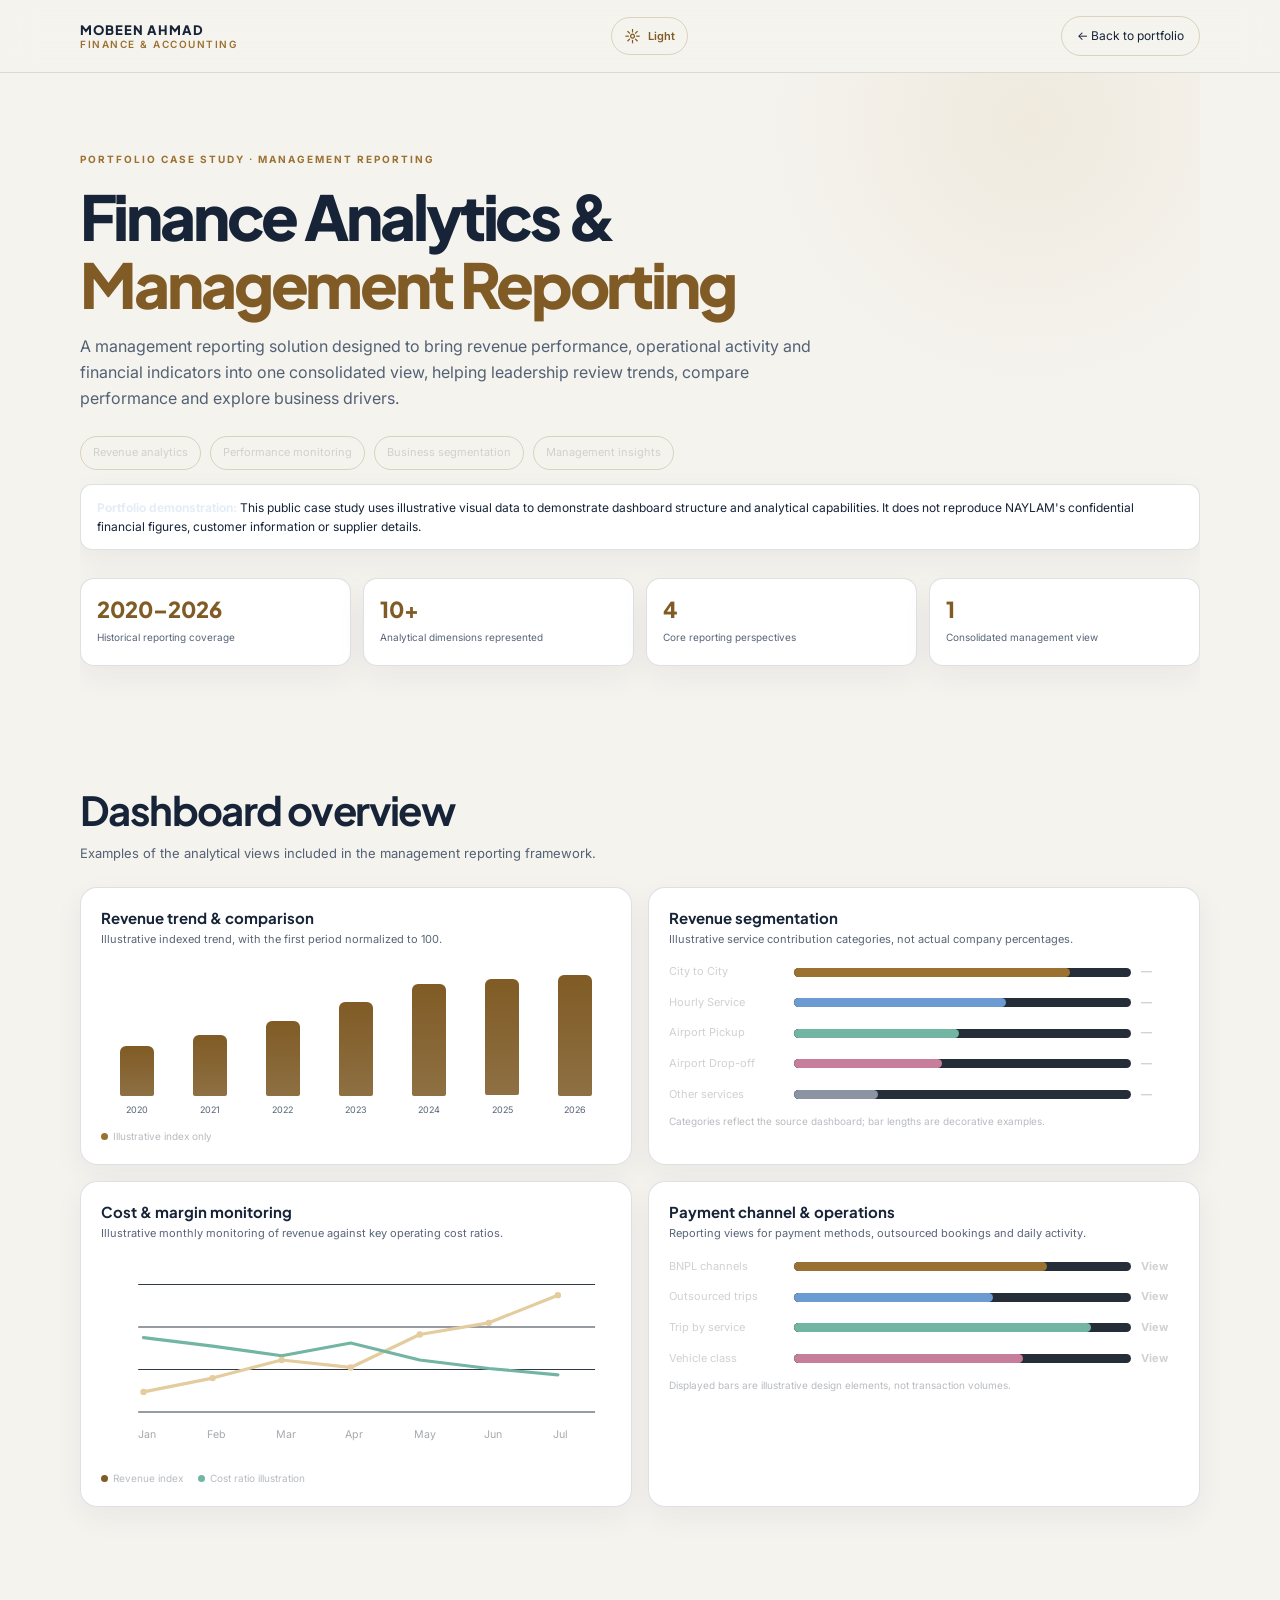
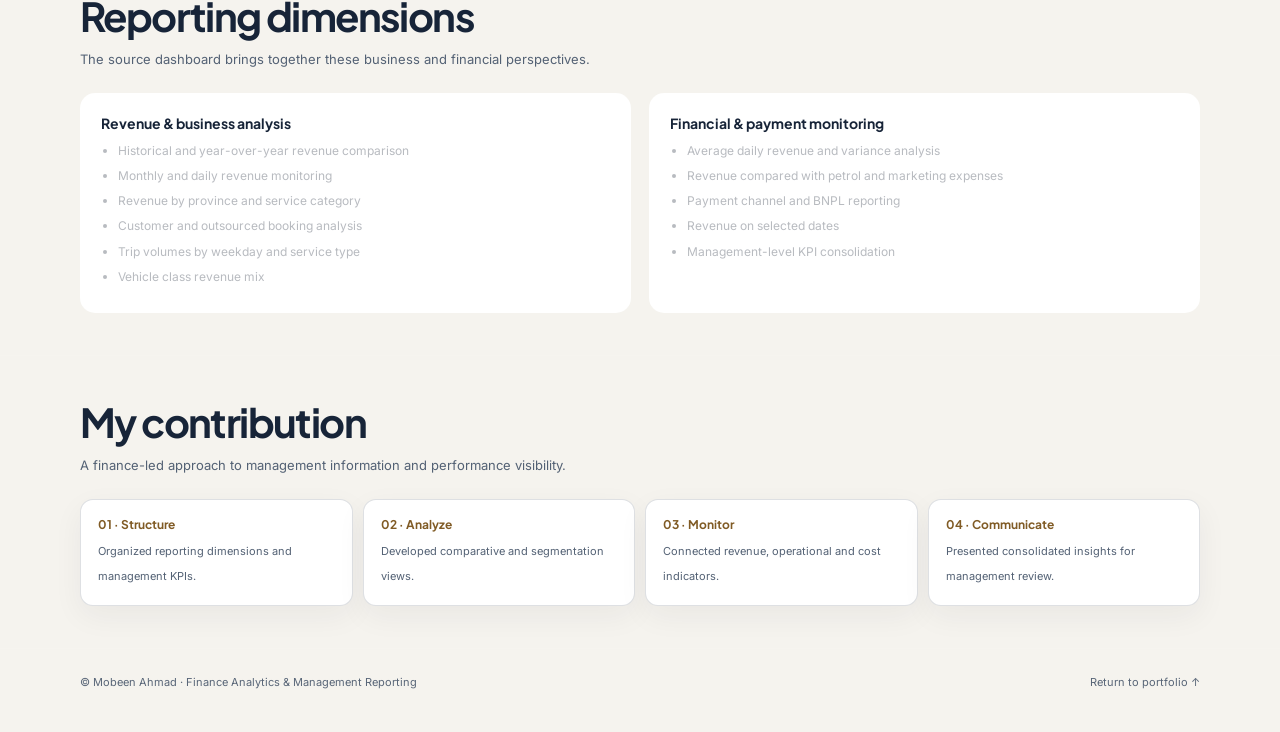
==== analytics.html @ d507a43f "Add persistent dark and light theme toggle" ====
<!doctype html>
<html lang="en">
<head>
<meta charset="utf-8">
<script>
(()=>{try{const saved=localStorage.getItem('ma-theme');const system=matchMedia('(prefers-color-scheme: light)').matches?'light':'dark';document.documentElement.dataset.theme=saved||system;}catch(e){document.documentElement.dataset.theme='dark';}})();
</script>
<meta name="viewport" content="width=device-width,initial-scale=1">
<meta name="theme-color" content="#0b0e13">
<meta name="description" content="A portfolio case study by Mobeen Ahmad covering management reporting, revenue analytics, business segmentation and financial performance monitoring.">
<title>Finance Analytics &amp; Management Reporting | Mobeen Ahmad</title>
<link rel="canonical" href="https://mobeenahmadmak.github.io/analytics.html">
<meta property="og:type" content="article">
<meta property="og:title" content="Finance Analytics &amp; Management Reporting | Mobeen Ahmad">
<meta property="og:description" content="A finance analytics case study covering KPI dashboards, revenue analysis and management reporting.">
<meta property="og:url" content="https://mobeenahmadmak.github.io/analytics.html">
<meta property="og:image" content="https://mobeenahmadmak.github.io/mobeen-ahmad.jpg.png">
<meta name="twitter:card" content="summary_large_image">
<meta name="twitter:title" content="Finance Analytics &amp; Management Reporting | Mobeen Ahmad">
<meta name="twitter:description" content="A finance analytics case study covering KPI dashboards, revenue analysis and management reporting.">
<meta name="twitter:image" content="https://mobeenahmadmak.github.io/mobeen-ahmad.jpg.png">
<link rel="preconnect" href="https://fonts.googleapis.com">
<link rel="preconnect" href="https://fonts.gstatic.com" crossorigin>
<link href="https://fonts.googleapis.com/css2?family=Inter:wght@400;500;600;700;800&family=Plus+Jakarta+Sans:wght@400;500;600;700;800&display=swap" rel="stylesheet">
<style>
:root{--bg:#0b0e13;--panel:#111720;--panel2:#151d27;--gold:#c9aa72;--gold2:#e3cc9e;--text:#f1eee8;--muted:#a6a9ad;--line:rgba(201,170,114,.2);--blue:#6c9bd2;--teal:#72b5a3;--rose:#c77e9b}
*{box-sizing:border-box}html{scroll-behavior:smooth}body{margin:0;background:var(--bg);color:var(--text);font-family:Inter,sans-serif;line-height:1.6}a{color:inherit;text-decoration:none}.wrap{width:min(1120px,calc(100% - 44px));margin:auto}
header{border-bottom:1px solid rgba(255,255,255,.07);background:rgba(11,14,19,.9);position:sticky;top:0;z-index:5;backdrop-filter:blur(16px)}.nav{height:72px;display:flex;justify-content:space-between;align-items:center}.brand{font:800 13px "Plus Jakarta Sans";letter-spacing:.08em}.brand span{display:block;color:var(--gold);font:600 10px Inter;letter-spacing:.15em;text-transform:uppercase}.back{border:1px solid var(--line);border-radius:24px;padding:9px 15px;color:var(--gold2);font-size:12px}
.hero{padding:78px 0 52px;position:relative;overflow:hidden}.hero:after{content:"";position:absolute;right:-100px;top:-220px;width:540px;height:540px;border-radius:50%;background:radial-gradient(circle,rgba(201,170,114,.13),transparent 68%);pointer-events:none}.kicker{color:var(--gold);font-size:10px;font-weight:700;letter-spacing:.2em;text-transform:uppercase}.hero h1{font:800 clamp(34px,5.8vw,62px)/1.1 "Plus Jakarta Sans";letter-spacing:-.05em;max-width:850px;margin:15px 0}.hero h1 em{font-style:normal;color:var(--gold2)}.intro{color:#b8bbc0;max-width:750px;font-size:16px}.pills{display:flex;gap:9px;flex-wrap:wrap;margin-top:25px}.pill{border:1px solid var(--line);border-radius:30px;padding:7px 12px;color:#d4d0c7;font-size:11px}
.notice{border:1px solid rgba(108,155,210,.3);background:rgba(108,155,210,.08);border-radius:12px;padding:13px 16px;color:#c5d4e5;font-size:12px;margin:14px 0 28px}.notice strong{color:#e4edf7}
.section{padding:42px 0;border-top:1px solid rgba(255,255,255,.07)}.section h2{font:700 clamp(30px,3.6vw,40px)/1.18 "Plus Jakarta Sans",sans-serif;letter-spacing:-.04em;margin:0 0 10px}.sub{color:var(--muted);font-size:13px;margin:0 0 23px}.grid{display:grid;grid-template-columns:repeat(2,minmax(0,1fr));gap:16px}.card{background:linear-gradient(145deg,var(--panel2),var(--panel));border:1px solid rgba(255,255,255,.08);border-radius:17px;padding:20px;min-width:0;transition:transform .25s,border-color .25s,box-shadow .25s}.card:hover{transform:translateY(-3px);border-color:rgba(201,170,114,.35);box-shadow:0 18px 45px rgba(0,0,0,.2)}.card h3{font:700 15px "Plus Jakarta Sans";margin:0 0 4px}.card p{font-size:11px;color:var(--muted);margin:0 0 15px}.chart{width:100%;height:auto;display:block;overflow:visible}.legend{display:flex;gap:15px;flex-wrap:wrap;color:#b8bbc0;font-size:10px;margin-top:10px}.dot{display:inline-block;width:7px;height:7px;border-radius:50%;margin-right:5px}.bars{display:flex;align-items:end;gap:clamp(7px,2vw,18px);height:155px;padding:12px 8px 0;border-bottom:1px solid rgba(255,255,255,.14)}.barcol{flex:1;display:flex;flex-direction:column;align-items:center;justify-content:end;height:100%;gap:7px}.bar{width:min(34px,75%);height:var(--h);background:linear-gradient(180deg,var(--gold2),#8e7043);border-radius:6px 6px 2px 2px;transform-origin:bottom;animation:grow .8s ease both}.barcol small{font-size:9px;color:var(--muted)}@keyframes grow{from{transform:scaleY(.05)}to{transform:scaleY(1)}}
.mix{display:grid;gap:13px}.mixrow{display:grid;grid-template-columns:115px 1fr 38px;gap:10px;align-items:center;font-size:11px;color:#d0d1d2}.track{height:9px;border-radius:10px;background:#252d38;overflow:hidden}.fill{height:100%;width:var(--w);background:var(--c);border-radius:10px;animation:fill 1s ease both;transform-origin:left}@keyframes fill{from{transform:scaleX(0)}to{transform:scaleX(1)}}
.metrics{display:grid;grid-template-columns:repeat(4,1fr);gap:12px;margin:25px 0}.metric{background:var(--panel);border:1px solid rgba(255,255,255,.07);border-radius:14px;padding:16px}.metric b{font:800 22px "Plus Jakarta Sans";color:var(--gold2);display:block}.metric span{font-size:10px;color:var(--muted)}
.workflow{display:grid;grid-template-columns:repeat(4,1fr);gap:10px}.step{padding:17px;border:1px solid var(--line);border-radius:13px;background:#111720}.step b{font:700 12px "Plus Jakarta Sans";color:var(--gold2);display:block;margin-bottom:5px}.step span{font-size:11px;color:var(--muted)}
.value{display:grid;grid-template-columns:1fr 1fr;gap:18px}.value article{padding:20px;border-radius:15px;background:var(--panel);border:1px solid rgba(255,255,255,.07)}.value h3{font:700 14px "Plus Jakarta Sans";margin:0 0 9px}.value ul{padding-left:17px;margin:0;color:#b8bbc0;font-size:12px}.value li{margin:6px 0}
footer{border-top:1px solid rgba(255,255,255,.07);padding:25px 0 40px;color:var(--muted);font-size:11px}.footrow{display:flex;justify-content:space-between;gap:15px;flex-wrap:wrap}
@media(max-width:700px){.grid,.value{grid-template-columns:1fr}.metrics{grid-template-columns:repeat(2,1fr)}.workflow{grid-template-columns:repeat(2,1fr)}.hero{padding-top:55px}.mixrow{grid-template-columns:95px 1fr 32px}}
@media(prefers-reduced-motion:reduce){*,*:before,*:after{scroll-behavior:auto!important;animation:none!important;transition:none!important}}

/* Accessible dark / light appearance */
:root{color-scheme:dark;--bg:#080d16;--panel:#101a29;--panel2:#17263a;--text:#f4f2ed;--muted:#aab4c2;--gold:#b58a45;--gold2:#d8b879;--line:rgba(181,138,69,.25)}
:root[data-theme="light"]{color-scheme:light;--bg:#f5f3ee;--panel:#ffffff;--panel2:#ebe7df;--text:#172438;--muted:#586577;--gold:#9b7132;--gold2:#805b25;--line:rgba(137,100,43,.24)}
.theme-toggle{display:inline-flex;align-items:center;justify-content:center;gap:7px;min-height:38px;padding:8px 12px;border:1px solid var(--line);border-radius:30px;background:transparent;color:var(--gold2);font:600 11px Inter,sans-serif;cursor:pointer;white-space:nowrap;transition:background .2s,border-color .2s,transform .2s}
.theme-toggle:hover{background:rgba(181,138,69,.10);border-color:var(--gold2);transform:translateY(-1px)}
.theme-toggle-icon{font-size:16px;line-height:1}
:root[data-theme="light"] body{background:var(--bg);color:var(--text)}
:root[data-theme="light"] .topbar,:root[data-theme="light"] header{background:rgba(245,243,238,.92);border-color:rgba(23,36,56,.12)}
:root[data-theme="light"] .links{color:#435168}
:root[data-theme="light"] .hero{background-color:transparent}
:root[data-theme="light"] .hero:before{opacity:.35}
:root[data-theme="light"] .hero h1,:root[data-theme="light"] .section h2,:root[data-theme="light"] .section h3,:root[data-theme="light"] h1,:root[data-theme="light"] h2,:root[data-theme="light"] h3{color:var(--text)}
:root[data-theme="light"] .hero-copy,:root[data-theme="light"] .section-intro,:root[data-theme="light"] .about-copy,:root[data-theme="light"] .project p,:root[data-theme="light"] .job p,:root[data-theme="light"] .job li,:root[data-theme="light"] .edu p{color:#536174}
:root[data-theme="light"] .skill,:root[data-theme="light"] .project,:root[data-theme="light"] .job,:root[data-theme="light"] .edu,:root[data-theme="light"] .sector-card,:root[data-theme="light"] .highlight-card,:root[data-theme="light"] .contact{background:#fff;border-color:rgba(23,36,56,.13);box-shadow:0 10px 30px rgba(31,42,57,.055)}
:root[data-theme="light"] .contact{background:linear-gradient(135deg,#fff,#eee9df)}
:root[data-theme="light"] .footer{color:#657184}
:root[data-theme="light"] .btn-outline,:root[data-theme="light"] .nav-cta{color:#805b25;border-color:rgba(137,100,43,.35)}
:root[data-theme="light"] .hero h1 span{background:linear-gradient(100deg,#9a6d2c,#bd914b 78%);-webkit-background-clip:text;background-clip:text;color:transparent}
:root[data-theme="light"] .ma-loader{background:#f5f3ee}
:root[data-theme="light"] .ma-loader small{color:#586577}
:root[data-theme="light"] .case-study-card,:root[data-theme="light"] .card,:root[data-theme="light"] .metric,:root[data-theme="light"] .step,:root[data-theme="light"] .notice,:root[data-theme="light"] .callout{background:#fff;color:#172438;border-color:rgba(23,36,56,.14);box-shadow:0 10px 30px rgba(31,42,57,.055)}
:root[data-theme="light"] .intro,:root[data-theme="light"] .sub,:root[data-theme="light"] .case-study-body p,:root[data-theme="light"] .step span{color:#536174}
:root[data-theme="light"] .brand,:root[data-theme="light"] .back{color:#172438}
:root[data-theme="light"] .case-study-visual,:root[data-theme="light"] .erp-visual,:root[data-theme="light"] .control-visual{filter:brightness(1.12)}
@media(max-width:760px){.theme-toggle{min-height:36px;padding:7px 10px}.theme-toggle-label{display:none}}
@media(prefers-reduced-motion:reduce){.theme-toggle{transition:none}}

</style>
</head>
<body>
<header><div class="wrap nav"><a class="brand" href="index.html">MOBEEN AHMAD<span>Finance &amp; Accounting</span></a><button class="theme-toggle" type="button" aria-label="Switch to light mode" title="Switch to light mode"><span class="theme-toggle-icon" aria-hidden="true">☼</span><span class="theme-toggle-label">Light</span></button><a class="back" href="index.html#case-studies">← Back to portfolio</a></div></header>
<main>
<section class="hero wrap">
<div class="kicker">Portfolio case study · Management reporting</div>
<h1>Finance Analytics &amp;<br><em>Management Reporting</em></h1>
<p class="intro">A management reporting solution designed to bring revenue performance, operational activity and financial indicators into one consolidated view, helping leadership review trends, compare performance and explore business drivers.</p>
<div class="pills"><span class="pill">Revenue analytics</span><span class="pill">Performance monitoring</span><span class="pill">Business segmentation</span><span class="pill">Management insights</span></div>
<div class="notice"><strong>Portfolio demonstration:</strong> This public case study uses illustrative visual data to demonstrate dashboard structure and analytical capabilities. It does not reproduce NAYLAM's confidential financial figures, customer information or supplier details.</div>
<div class="metrics">
<div class="metric"><b>2020–2026</b><span>Historical reporting coverage</span></div>
<div class="metric"><b>10+</b><span>Analytical dimensions represented</span></div>
<div class="metric"><b>4</b><span>Core reporting perspectives</span></div>
<div class="metric"><b>1</b><span>Consolidated management view</span></div>
</div>
</section>
<section class="section"><div class="wrap"><h2>Dashboard overview</h2><p class="sub">Examples of the analytical views included in the management reporting framework.</p>
<div class="grid">
<article class="card"><h3>Revenue trend &amp; comparison</h3><p>Illustrative indexed trend, with the first period normalized to 100.</p>
<div class="bars" aria-label="Illustrative indexed revenue trend">
<div class="barcol"><div class="bar" style="--h:35%"></div><small>2020</small></div><div class="barcol"><div class="bar" style="--h:43%"></div><small>2021</small></div><div class="barcol"><div class="bar" style="--h:53%"></div><small>2022</small></div><div class="barcol"><div class="bar" style="--h:66%"></div><small>2023</small></div><div class="barcol"><div class="bar" style="--h:79%"></div><small>2024</small></div><div class="barcol"><div class="bar" style="--h:82%"></div><small>2025</small></div><div class="barcol"><div class="bar" style="--h:100%"></div><small>2026</small></div></div><div class="legend"><span><i class="dot" style="background:var(--gold)"></i>Illustrative index only</span></div></article>
<article class="card"><h3>Revenue segmentation</h3><p>Illustrative service contribution categories, not actual company percentages.</p><div class="mix">
<div class="mixrow"><span>City to City</span><div class="track"><div class="fill" style="--w:82%;--c:var(--gold)"></div></div><b>—</b></div>
<div class="mixrow"><span>Hourly Service</span><div class="track"><div class="fill" style="--w:63%;--c:var(--blue)"></div></div><b>—</b></div>
<div class="mixrow"><span>Airport Pickup</span><div class="track"><div class="fill" style="--w:49%;--c:var(--teal)"></div></div><b>—</b></div>
<div class="mixrow"><span>Airport Drop-off</span><div class="track"><div class="fill" style="--w:44%;--c:var(--rose)"></div></div><b>—</b></div>
<div class="mixrow"><span>Other services</span><div class="track"><div class="fill" style="--w:25%;--c:#8b94a3"></div></div><b>—</b></div>
</div><div class="legend">Categories reflect the source dashboard; bar lengths are decorative examples.</div></article>
<article class="card"><h3>Cost &amp; margin monitoring</h3><p>Illustrative monthly monitoring of revenue against key operating cost ratios.</p>
<svg class="chart" viewBox="0 0 480 190" role="img" aria-label="Illustrative trend lines for revenue and cost ratios"><g stroke="#303947" stroke-width="1"><path d="M35 25H465M35 65H465M35 105H465M35 145H465"/></g><polyline points="40,126 105,113 170,96 235,103 300,72 365,61 430,35" fill="none" stroke="#e3cc9e" stroke-width="3" stroke-linecap="round" stroke-linejoin="round"/><polyline points="40,75 105,83 170,92 235,80 300,96 365,104 430,110" fill="none" stroke="#72b5a3" stroke-width="3" stroke-linecap="round" stroke-linejoin="round"/><g fill="#e3cc9e"><circle cx="40" cy="126" r="3"/><circle cx="105" cy="113" r="3"/><circle cx="170" cy="96" r="3"/><circle cx="235" cy="103" r="3"/><circle cx="300" cy="72" r="3"/><circle cx="365" cy="61" r="3"/><circle cx="430" cy="35" r="3"/></g><g fill="#a6a9ad" font-size="10"><text x="35" y="169">Jan</text><text x="100" y="169">Feb</text><text x="165" y="169">Mar</text><text x="230" y="169">Apr</text><text x="295" y="169">May</text><text x="360" y="169">Jun</text><text x="425" y="169">Jul</text></g></svg><div class="legend"><span><i class="dot" style="background:var(--gold2)"></i>Revenue index</span><span><i class="dot" style="background:var(--teal)"></i>Cost ratio illustration</span></div></article>
<article class="card"><h3>Payment channel &amp; operations</h3><p>Reporting views for payment methods, outsourced bookings and daily activity.</p><div class="mix">
<div class="mixrow"><span>BNPL channels</span><div class="track"><div class="fill" style="--w:75%;--c:var(--gold)"></div></div><b>View</b></div>
<div class="mixrow"><span>Outsourced trips</span><div class="track"><div class="fill" style="--w:59%;--c:var(--blue)"></div></div><b>View</b></div>
<div class="mixrow"><span>Trip by service</span><div class="track"><div class="fill" style="--w:88%;--c:var(--teal)"></div></div><b>View</b></div>
<div class="mixrow"><span>Vehicle class</span><div class="track"><div class="fill" style="--w:68%;--c:var(--rose)"></div></div><b>View</b></div>
</div><div class="legend">Displayed bars are illustrative design elements, not transaction volumes.</div></article>
</div></div></section>
<section class="section"><div class="wrap"><h2>Reporting dimensions</h2><p class="sub">The source dashboard brings together these business and financial perspectives.</p><div class="value">
<article><h3>Revenue &amp; business analysis</h3><ul><li>Historical and year-over-year revenue comparison</li><li>Monthly and daily revenue monitoring</li><li>Revenue by province and service category</li><li>Customer and outsourced booking analysis</li><li>Trip volumes by weekday and service type</li><li>Vehicle class revenue mix</li></ul></article>
<article><h3>Financial &amp; payment monitoring</h3><ul><li>Average daily revenue and variance analysis</li><li>Revenue compared with petrol and marketing expenses</li><li>Payment channel and BNPL reporting</li><li>Revenue on selected dates</li><li>Management-level KPI consolidation</li></ul></article>
</div></div></section>
<section class="section"><div class="wrap"><h2>My contribution</h2><p class="sub">A finance-led approach to management information and performance visibility.</p><div class="workflow">
<div class="step"><b>01 · Structure</b><span>Organized reporting dimensions and management KPIs.</span></div>
<div class="step"><b>02 · Analyze</b><span>Developed comparative and segmentation views.</span></div>
<div class="step"><b>03 · Monitor</b><span>Connected revenue, operational and cost indicators.</span></div>
<div class="step"><b>04 · Communicate</b><span>Presented consolidated insights for management review.</span></div>
</div></div></section>
</main>
<footer><div class="wrap footrow"><span>© Mobeen Ahmad · Finance Analytics &amp; Management Reporting</span><a href="index.html#case-studies">Return to portfolio ↑</a></div></footer>
</body></html>
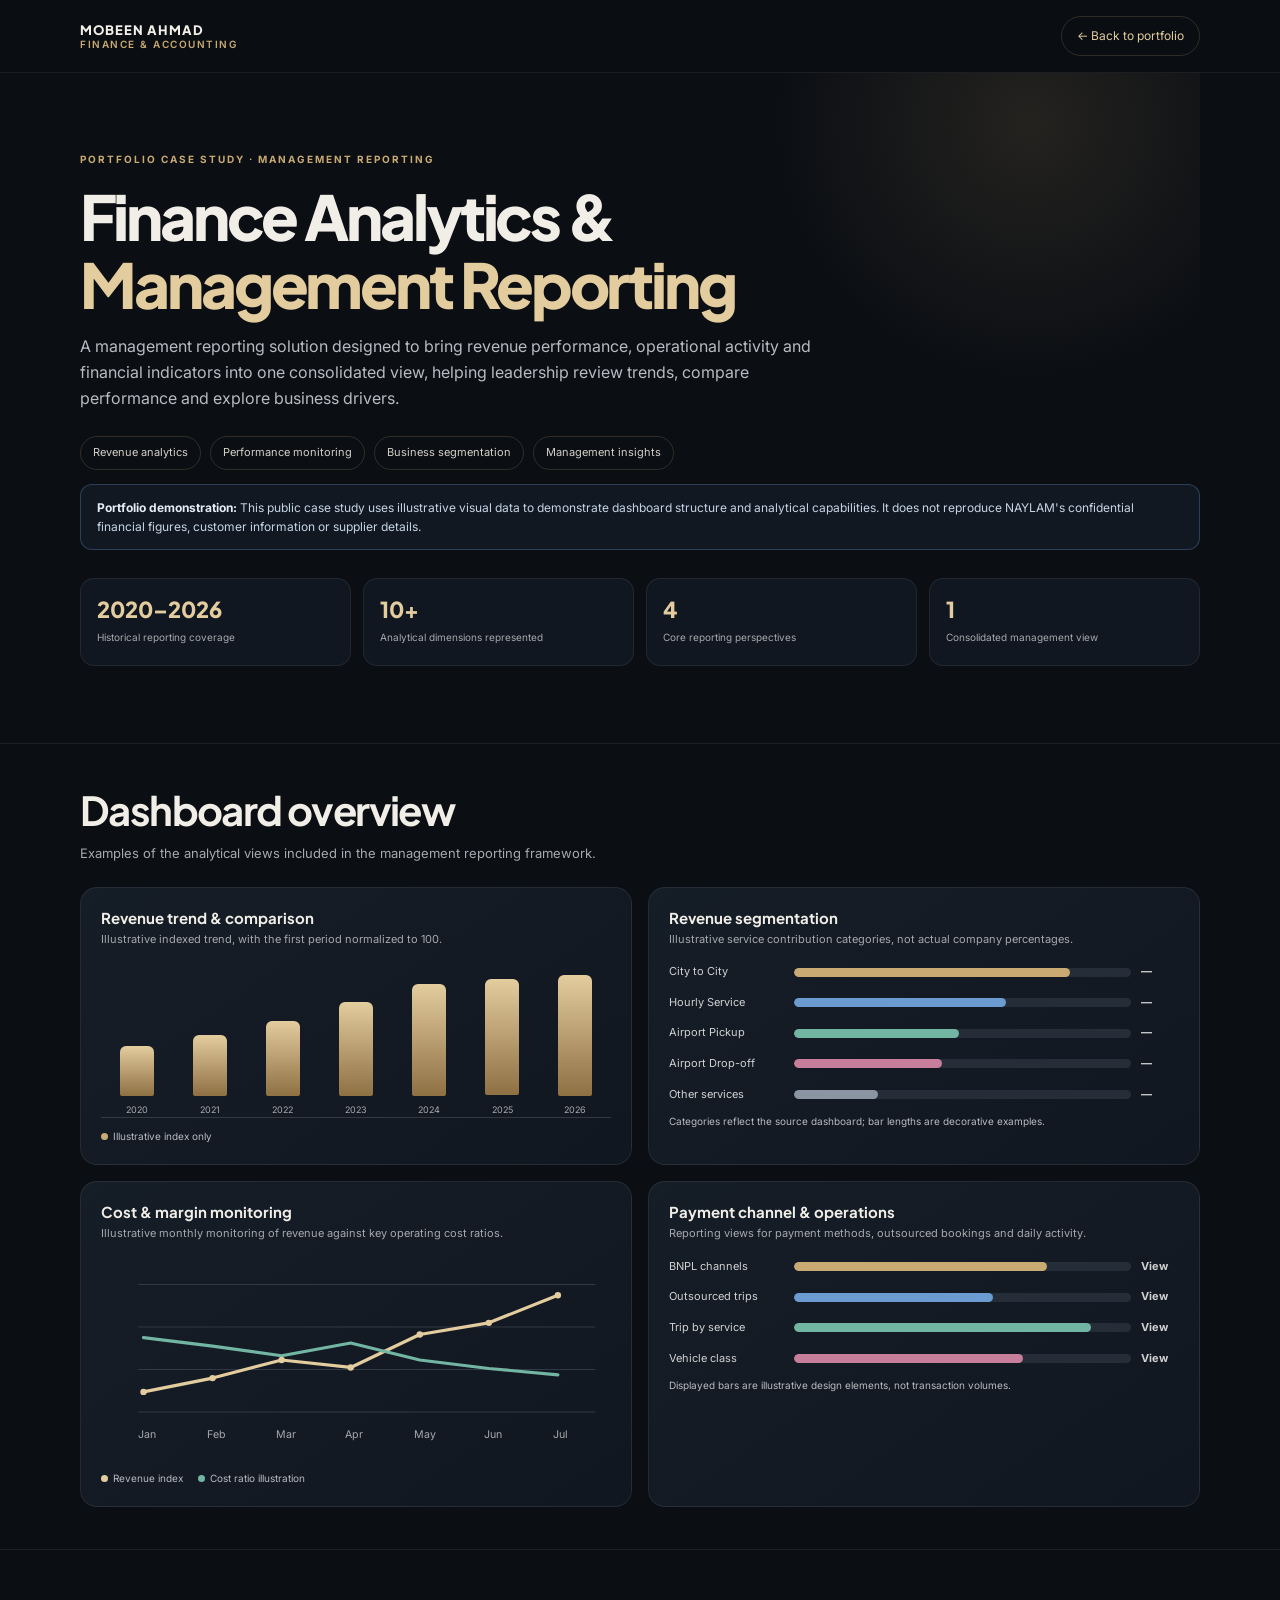
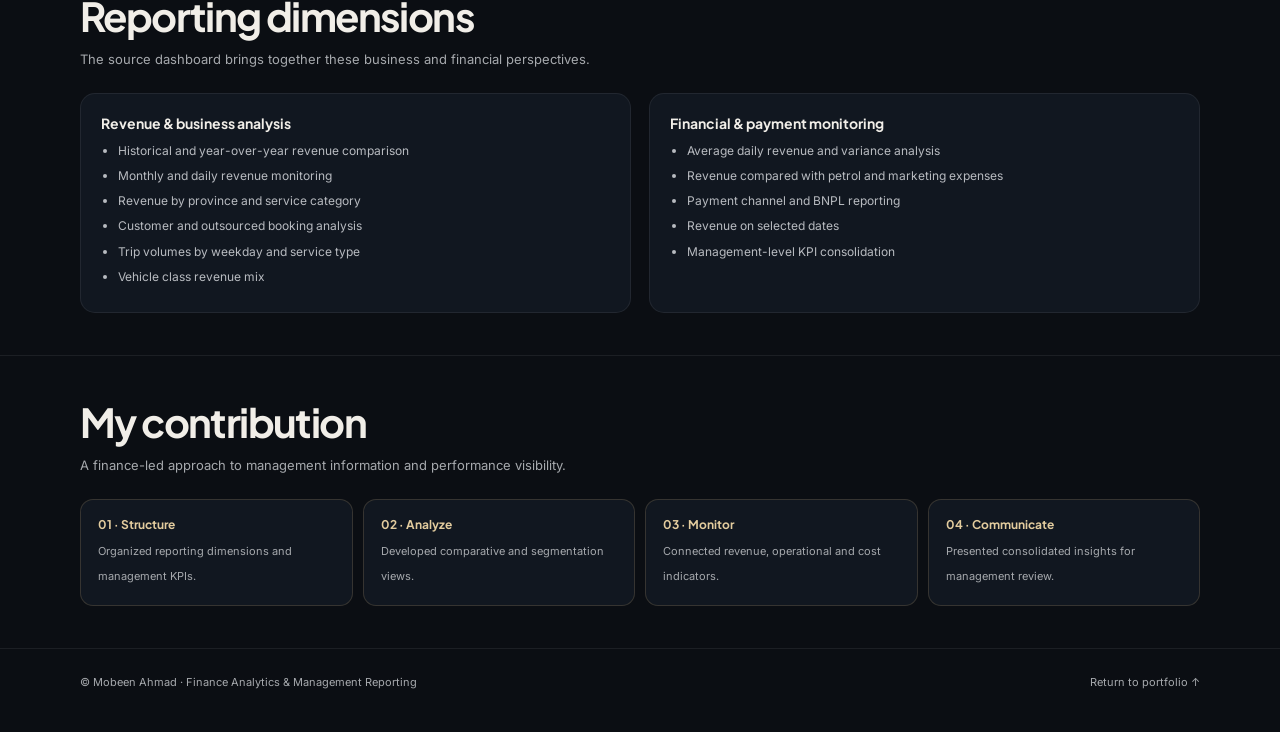
==== commit 73b6a994: "Revert dark and light theme toggle" ====
--- a/analytics.html
+++ b/analytics.html
@@ -2,9 +2,7 @@
 <html lang="en">
 <head>
 <meta charset="utf-8">
-<script>
-(()=>{try{const saved=localStorage.getItem('ma-theme');const system=matchMedia('(prefers-color-scheme: light)').matches?'light':'dark';document.documentElement.dataset.theme=saved||system;}catch(e){document.documentElement.dataset.theme='dark';}})();
-</script>
+
 <meta name="viewport" content="width=device-width,initial-scale=1">
 <meta name="theme-color" content="#0b0e13">
 <meta name="description" content="A portfolio case study by Mobeen Ahmad covering management reporting, revenue analytics, business segmentation and financial performance monitoring.">
@@ -38,36 +36,11 @@
 @media(prefers-reduced-motion:reduce){*,*:before,*:after{scroll-behavior:auto!important;animation:none!important;transition:none!important}}
 
 /* Accessible dark / light appearance */
-:root{color-scheme:dark;--bg:#080d16;--panel:#101a29;--panel2:#17263a;--text:#f4f2ed;--muted:#aab4c2;--gold:#b58a45;--gold2:#d8b879;--line:rgba(181,138,69,.25)}
-:root[data-theme="light"]{color-scheme:light;--bg:#f5f3ee;--panel:#ffffff;--panel2:#ebe7df;--text:#172438;--muted:#586577;--gold:#9b7132;--gold2:#805b25;--line:rgba(137,100,43,.24)}
-.theme-toggle{display:inline-flex;align-items:center;justify-content:center;gap:7px;min-height:38px;padding:8px 12px;border:1px solid var(--line);border-radius:30px;background:transparent;color:var(--gold2);font:600 11px Inter,sans-serif;cursor:pointer;white-space:nowrap;transition:background .2s,border-color .2s,transform .2s}
-.theme-toggle:hover{background:rgba(181,138,69,.10);border-color:var(--gold2);transform:translateY(-1px)}
-.theme-toggle-icon{font-size:16px;line-height:1}
-:root[data-theme="light"] body{background:var(--bg);color:var(--text)}
-:root[data-theme="light"] .topbar,:root[data-theme="light"] header{background:rgba(245,243,238,.92);border-color:rgba(23,36,56,.12)}
-:root[data-theme="light"] .links{color:#435168}
-:root[data-theme="light"] .hero{background-color:transparent}
-:root[data-theme="light"] .hero:before{opacity:.35}
-:root[data-theme="light"] .hero h1,:root[data-theme="light"] .section h2,:root[data-theme="light"] .section h3,:root[data-theme="light"] h1,:root[data-theme="light"] h2,:root[data-theme="light"] h3{color:var(--text)}
-:root[data-theme="light"] .hero-copy,:root[data-theme="light"] .section-intro,:root[data-theme="light"] .about-copy,:root[data-theme="light"] .project p,:root[data-theme="light"] .job p,:root[data-theme="light"] .job li,:root[data-theme="light"] .edu p{color:#536174}
-:root[data-theme="light"] .skill,:root[data-theme="light"] .project,:root[data-theme="light"] .job,:root[data-theme="light"] .edu,:root[data-theme="light"] .sector-card,:root[data-theme="light"] .highlight-card,:root[data-theme="light"] .contact{background:#fff;border-color:rgba(23,36,56,.13);box-shadow:0 10px 30px rgba(31,42,57,.055)}
-:root[data-theme="light"] .contact{background:linear-gradient(135deg,#fff,#eee9df)}
-:root[data-theme="light"] .footer{color:#657184}
-:root[data-theme="light"] .btn-outline,:root[data-theme="light"] .nav-cta{color:#805b25;border-color:rgba(137,100,43,.35)}
-:root[data-theme="light"] .hero h1 span{background:linear-gradient(100deg,#9a6d2c,#bd914b 78%);-webkit-background-clip:text;background-clip:text;color:transparent}
-:root[data-theme="light"] .ma-loader{background:#f5f3ee}
-:root[data-theme="light"] .ma-loader small{color:#586577}
-:root[data-theme="light"] .case-study-card,:root[data-theme="light"] .card,:root[data-theme="light"] .metric,:root[data-theme="light"] .step,:root[data-theme="light"] .notice,:root[data-theme="light"] .callout{background:#fff;color:#172438;border-color:rgba(23,36,56,.14);box-shadow:0 10px 30px rgba(31,42,57,.055)}
-:root[data-theme="light"] .intro,:root[data-theme="light"] .sub,:root[data-theme="light"] .case-study-body p,:root[data-theme="light"] .step span{color:#536174}
-:root[data-theme="light"] .brand,:root[data-theme="light"] .back{color:#172438}
-:root[data-theme="light"] .case-study-visual,:root[data-theme="light"] .erp-visual,:root[data-theme="light"] .control-visual{filter:brightness(1.12)}
-@media(max-width:760px){.theme-toggle{min-height:36px;padding:7px 10px}.theme-toggle-label{display:none}}
-@media(prefers-reduced-motion:reduce){.theme-toggle{transition:none}}
 
 </style>
 </head>
 <body>
-<header><div class="wrap nav"><a class="brand" href="index.html">MOBEEN AHMAD<span>Finance &amp; Accounting</span></a><button class="theme-toggle" type="button" aria-label="Switch to light mode" title="Switch to light mode"><span class="theme-toggle-icon" aria-hidden="true">☼</span><span class="theme-toggle-label">Light</span></button><a class="back" href="index.html#case-studies">← Back to portfolio</a></div></header>
+<header><div class="wrap nav"><a class="brand" href="index.html">MOBEEN AHMAD<span>Finance &amp; Accounting</span></a><a class="back" href="index.html#case-studies">← Back to portfolio</a></div></header>
 <main>
 <section class="hero wrap">
 <div class="kicker">Portfolio case study · Management reporting</div>
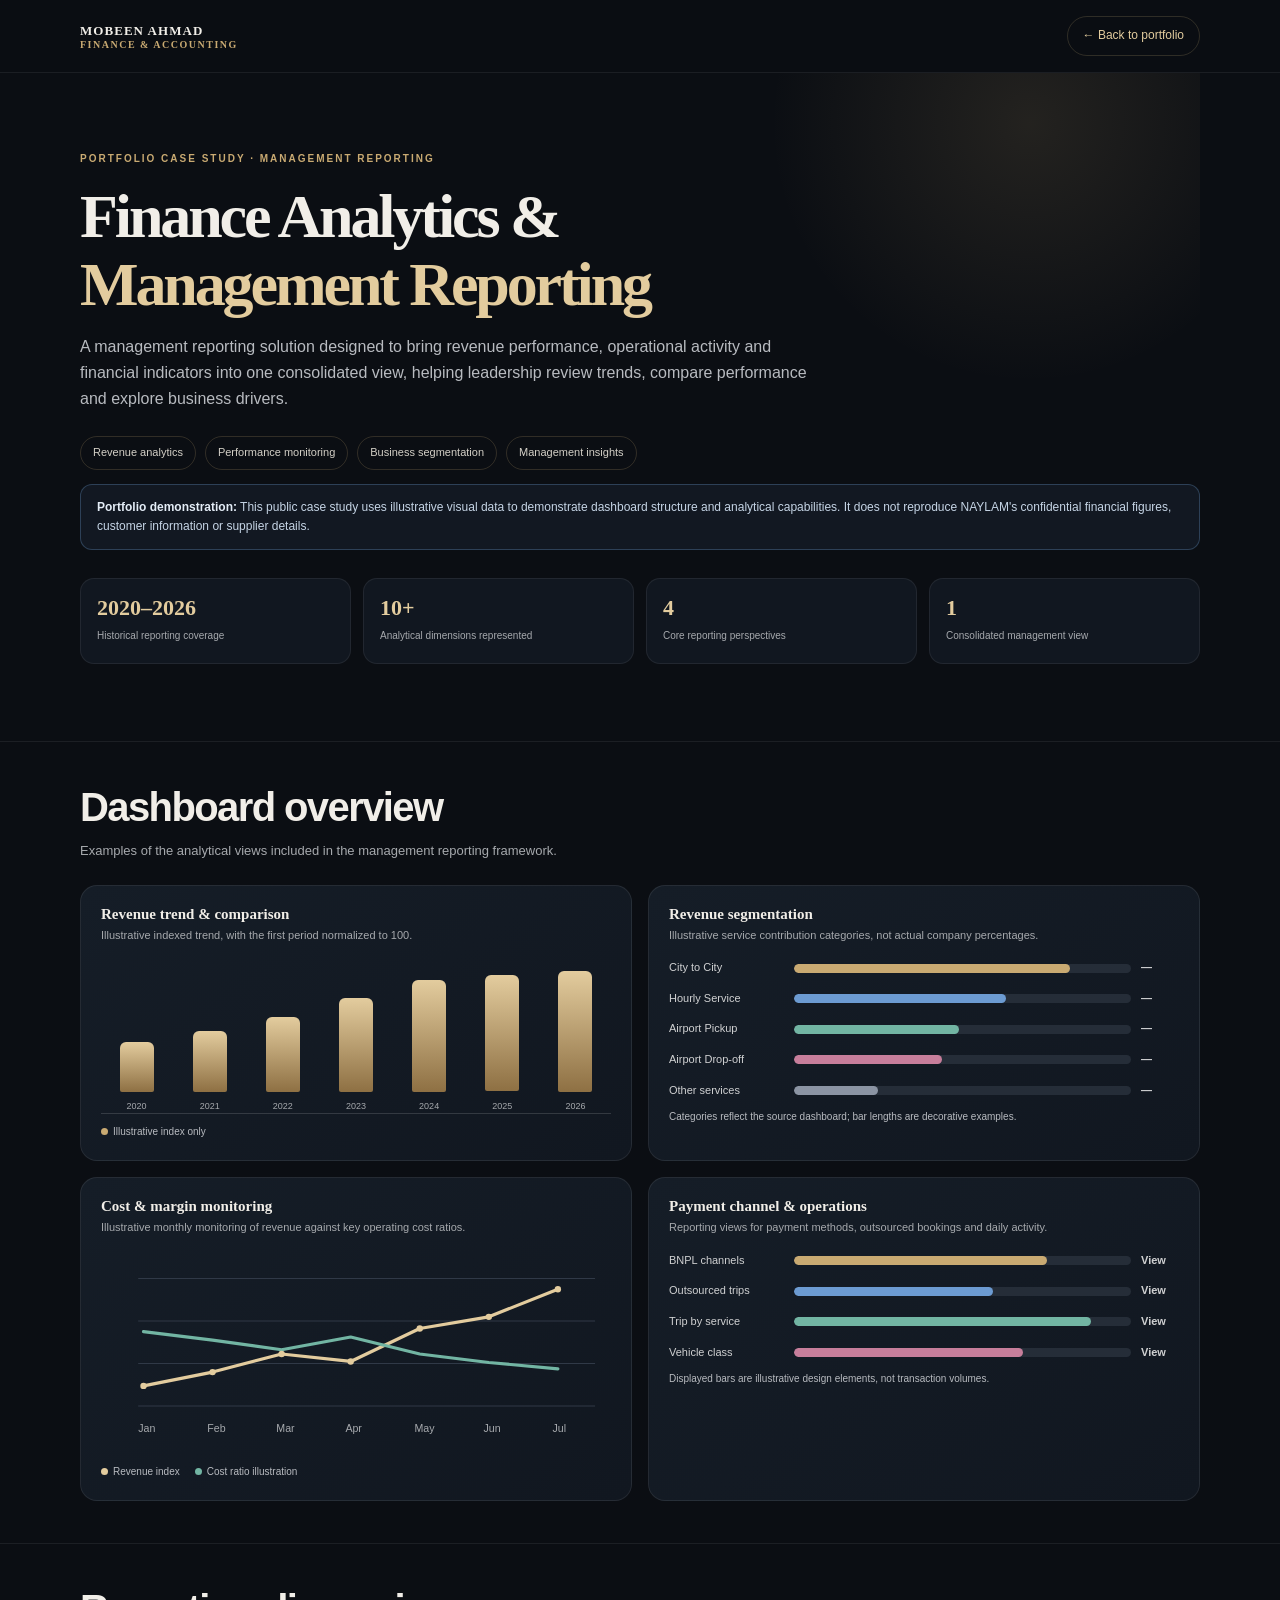
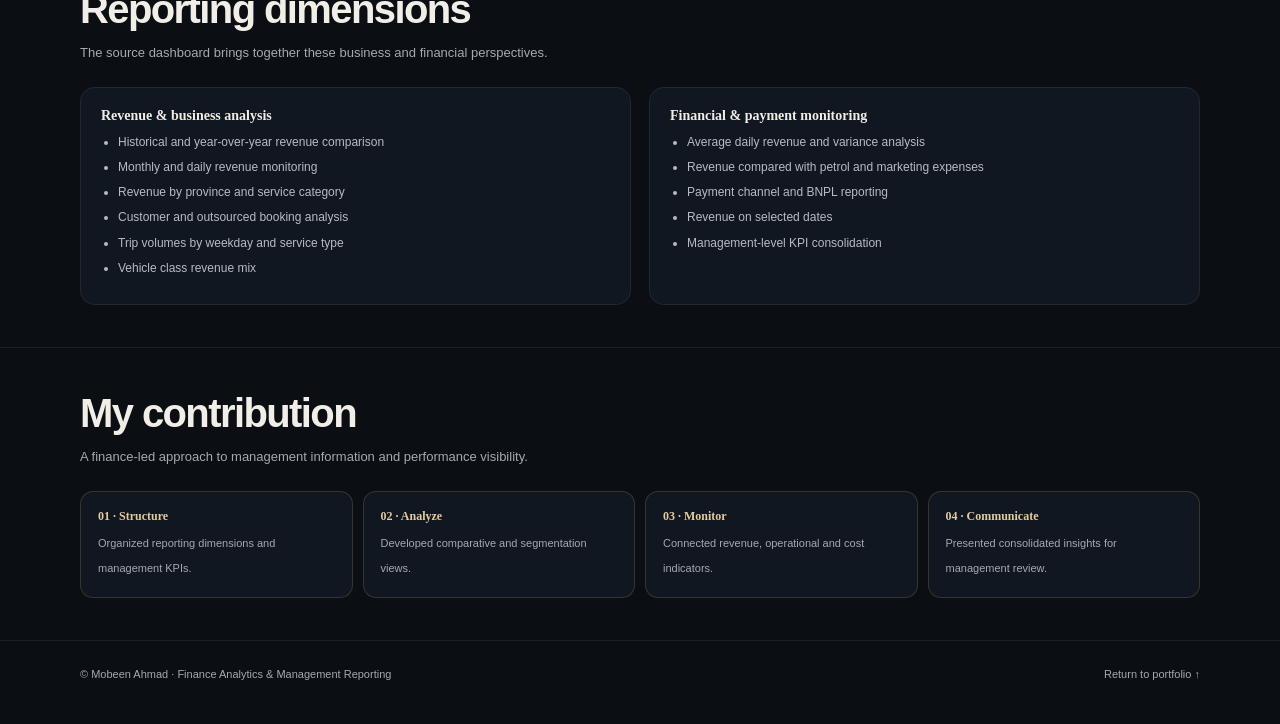
==== commit cc436b18: "Add Content Security Policy meta tag" ====
--- a/analytics.html
+++ b/analytics.html
@@ -2,8 +2,9 @@
 <html lang="en">
 <head>
 <meta charset="utf-8">
+<meta http-equiv="Content-Security-Policy" content="default-src 'self'; base-uri 'self'; object-src 'none'; script-src 'self' 'unsafe-inline'; style-src 'self' 'unsafe-inline' https://fonts.googleapis.com; font-src 'self' https://fonts.gstatic.com data:; img-src 'self' data: blob:; connect-src 'self'; frame-src 'self'; form-action 'self'; upgrade-insecure-requests">
 
-<meta name="viewport" content="width=device-width,initial-scale=1">
+<meta name="viewport" content="width=device-width,initial-scale=1,viewport-fit=cover">
 <meta name="theme-color" content="#0b0e13">
 <meta name="description" content="A portfolio case study by Mobeen Ahmad covering management reporting, revenue analytics, business segmentation and financial performance monitoring.">
 <title>Finance Analytics &amp; Management Reporting | Mobeen Ahmad</title>
@@ -36,6 +37,41 @@
 @media(prefers-reduced-motion:reduce){*,*:before,*:after{scroll-behavior:auto!important;animation:none!important;transition:none!important}}
 
 /* Accessible dark / light appearance */
+
+
+/* Mobile and safe-area refinements for embedded and standalone case studies */
+html{width:100%;max-width:100%;-webkit-text-size-adjust:100%;text-size-adjust:100%}
+body{width:100%;max-width:100%;overflow-x:clip}
+img,svg{max-width:100%}
+.wrap{width:min(1120px,calc(100% - 44px))}
+.hero,.section{min-width:0}
+h1,h2,h3,p,li{overflow-wrap:anywhere}
+@media(max-width:760px){
+ .wrap{width:calc(100% - 34px)}
+ .hero{padding:48px 0 35px}
+ .hero h1{font-size:clamp(30px,8.5vw,42px);line-height:1.12}
+ .intro{font-size:14px;line-height:1.7}
+ .pills{gap:7px}
+ .pill{font-size:10px;padding:6px 9px}
+ .metrics{grid-template-columns:repeat(2,minmax(0,1fr));gap:9px}
+ .metric{min-width:0;padding:13px}
+ .metric b{font-size:clamp(18px,5vw,22px)}
+ .grid,.scope,.detail,.value{grid-template-columns:minmax(0,1fr)}
+ .flow,.workflow{grid-template-columns:repeat(2,minmax(0,1fr));gap:9px}
+ .flow .step:last-child{grid-column:span 2}
+ .step{min-width:0;padding:14px 12px}
+ .mixrow{grid-template-columns:minmax(72px,95px) minmax(0,1fr) 30px;gap:8px}
+ .section{padding:34px 0}
+ .footrow{flex-direction:column;align-items:flex-start}
+}
+@media(max-width:380px){
+ .wrap{width:calc(100% - 28px)}
+ .flow,.workflow{grid-template-columns:minmax(0,1fr)}
+ .flow .step:last-child{grid-column:auto}
+ .metrics{gap:7px}
+ .metric span{font-size:9px}
+}
+@media(prefers-reduced-motion:reduce){*,*::before,*::after{scroll-behavior:auto!important;animation:none!important;transition:none!important}}
 
 </style>
 </head>
